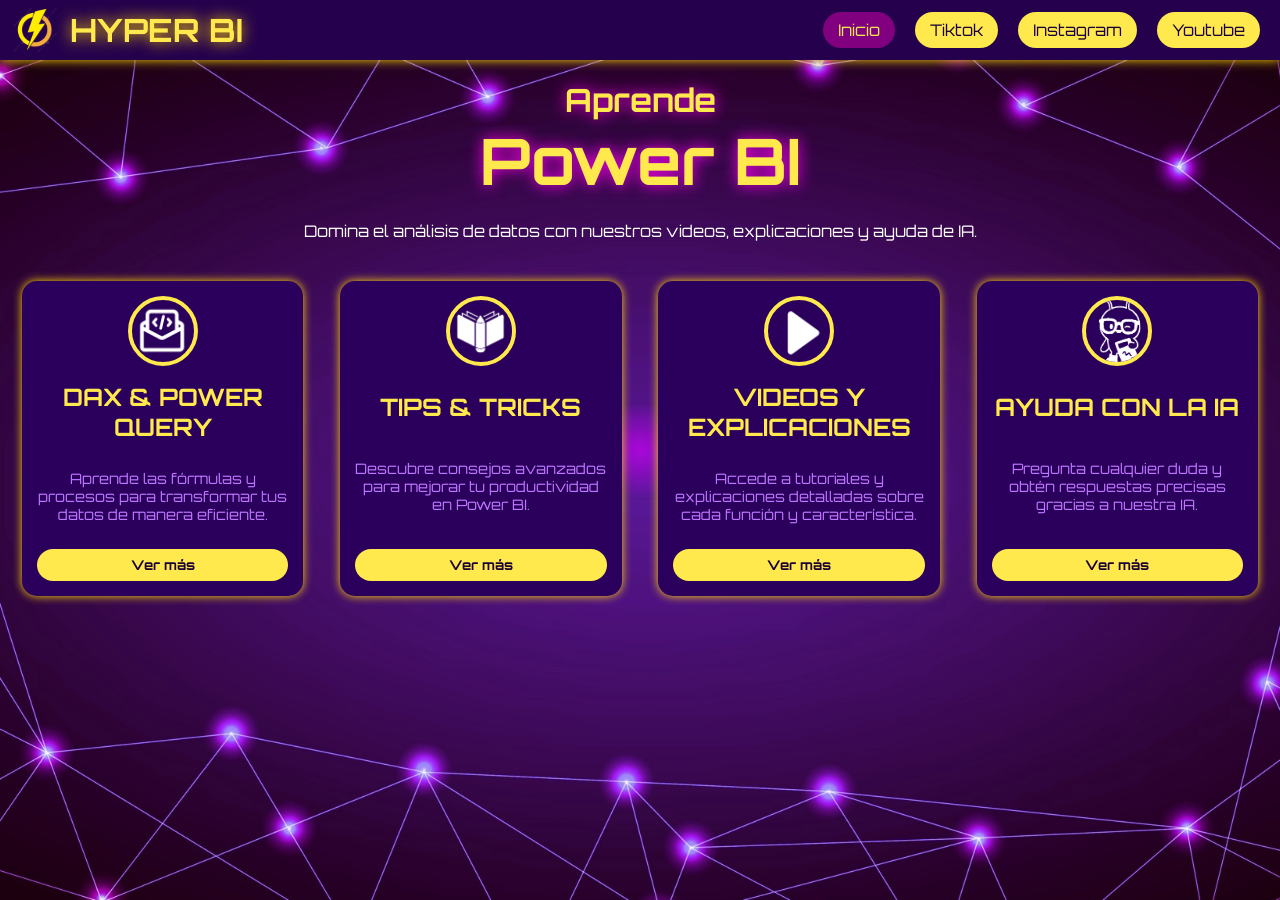
==== index.html @ 34d6b3da "Rename Hyper BI ⚡.html to index.html" ====
<!DOCTYPE html>
<html lang="es">
<head>
    <meta charset="UTF-8">
    <meta name="viewport" content="width=device-width, initial-scale=1.0">
    <title>Aprende Power BI</title>
    <link rel="preconnect" href="https://fonts.googleapis.com">
    <link rel="preconnect" href="https://fonts.gstatic.com" crossorigin>
    <link href="https://fonts.googleapis.com/css2?family=Orbitron:wght@400;700&display=swap" rel="stylesheet">
    <style>
        * {
            margin: 0;
            padding: 0;
            box-sizing: border-box;
        }
        body {
            margin: 0;
            height: 100vh;
            background: url('fondo.jpg') no-repeat center center fixed;
            background-size: cover;
            color: #FFE94D;
            font-family: 'Orbitron', sans-serif;
            text-align: center;
            transition: background 0.5s;
            overflow: hidden;
        }
        body::before {
            content: '';
            position: fixed;
            top: 0;
            left: 0;
            right: 0;
            bottom: 0;
            pointer-events: none;
            background: radial-gradient(circle 60px at var(--x, 50%) var(--y, 50%), rgba(212, 0, 255, 0.674), transparent 80%);
            z-index: 1;
        }
        .navbar {
            display: flex;
            align-items: center;
            background: #25004d;
            padding: 5px 10px;
            padding-right: 20px;
            box-shadow: 0 0 10px #FFD700;
            position: relative;
            z-index: 100; /* Reducir z-index para que no tape el menú */
        }
        .navbar .logo {
            width: 50px;
            height: auto;
        }
        .navbar .brand-name {
            font-size: 2em;
            color: #FFE94D;
            text-shadow: 0 0 15px #ffd500;
            margin-left: 10px;
            white-space: nowrap;
            font-weight: bold;
        }
        .menu-links {
            display: flex;
            margin-left: auto;
            gap: 20px;
            z-index: 9999; /* Asegurarse de que el menú se quede en la capa superior */
        }
        .menu-links a {
            padding: 8px 15px;
            border: none;
            border-radius: 20px;
            text-decoration: none;
            color: #1a0033;
            font-family: 'Orbitron', sans-serif;
            transition: transform 0.3s;
            background: #FFE94D;
        }
        .menu-links a.inicio {
            background: purple;
            color: #FFE94D;
        }
        .menu-links a:hover {
            transform: scale(1.1);
            color: #fff;
        }
        .menu-toggle {
            display: none;
            flex-direction: column;
            cursor: pointer;
            margin-left: auto;
            z-index: 1000; /* Asegura que el ícono de menú se quede arriba */
        }
        .menu-toggle div {
            width: 25px;
            height: 3px;
            background: #FFE94D;
            margin: 5px;
            transition: transform 0.3s, opacity 0.3s;
        }
        .menu-toggle.open div:nth-child(1) {
            transform: rotate(45deg) translateY(18px);
        }
        .menu-toggle.open div:nth-child(2) {
            opacity: 0;
        }
        .menu-toggle.open div:nth-child(3) {
            transform: rotate(-45deg) translateY(-18px);
        }
        .hero {
            margin-top: 20px;
            position: relative;
            z-index: 2;
        }
        .hero h1 {
            font-size: 2em;
            color: #FFE94D;
            text-shadow: 0 0 15px #ff00ee;
            margin-bottom: 0;
            font-weight: bold;
        }
        .hero h2 {
            font-size: 4em;
            color: #FFE94D;
            text-shadow: 0 0 15px #ff00ee;
            margin-top: 0;
            font-weight: bold;
        }
        .hero p {
            margin-top: 20px;
            color: #ffffff;
        }
        .cards {
            display: flex;
            justify-content: space-evenly;
            gap: 15px;
            margin-top: 40px;
            flex-wrap: wrap;
            position: relative;
            z-index: 2;
        }
        .card {
            background: #2b005c;
            width: 22vw; /* Cambiado de 22vw a 22vw */
            max-width: 300px; /* Limita el ancho máximo de la tarjeta */
            min-height: 35vh;
            padding: 15px;
            border-radius: 15px;
            box-shadow: 0 0 10px #FFD700;
            transition: transform 0.3s;
            text-align: center;
            display: flex;
            flex-direction: column;
            justify-content: space-between;
        }
        .card:hover {
            transform: translateY(-10px);
        }
        .card h2 {
            color: #FFE94D;
            margin-bottom: 10px;
        }
        .card p {
            color: #bd77ff;
            margin: 10px 0;
            font-size: 0.9em;
        }
        .card img {
            border: 4px solid #FFE94D;
            border-radius: 50%;
            width: 70px;
            height: 70px;
            margin: 0 auto 10px auto;
            object-fit: cover;
        }
        .card button {
            margin-top: 10px;
            padding: 8px 15px;
            background: #FFE94D;
            color: #1a0033;
            border: none;
            border-radius: 20px;
            cursor: pointer;
            transition: transform 0.3s;
            font-family: 'Orbitron', sans-serif;
            font-weight: bolder;
        }
        .card button:hover {
            transform: scale(1.1);
        }

        /* Estilos adicionales para dispositivos móviles */
        @media only screen and (max-width: 768px) {
            .navbar .brand-name {
                font-size: 1.5em;
            }
            .menu-links {
                flex-direction: column;
                align-items: center;
                display: none; /* Ocultar el menú por defecto en pantallas pequeñas */
                position: absolute;
                top: 50px;
                right: 0;
                background: #25004d;
                padding: 10px;
                box-shadow: 0 0 10px #FFD700;
                z-index: 9999; /* Asegura que el menú se quede en la capa superior */
            }
            .menu-links a {
                margin: 10px 0;
            }
            .hero h1 {
                font-size: 1.5em;
            }
            .hero h2 {
                font-size: 2.5em;
            }
            .cards {
                gap: 10px;
            }
            .card {
                width: calc(45% - 10px); /* Ajusta el tamaño para ocupar el 45% del ancho con un pequeño margen */
                max-width: none; /* Elimina el máximo ancho para que se adapte mejor */
                min-height: 25vh; /* Ajusta la altura mínima para que se vea mejor en pantallas pequeñas */
            }
            .card h2 {
                font-size: 1.2em; /* Ajusta el tamaño de la fuente para que se vea mejor en pantallas pequeñas */
            }
            .card p {
                font-size: 0.8em; /* Ajusta el tamaño de la fuente para que se vea mejor en pantallas pequeñas */
            }
            .menu-toggle {
                display: flex;
            }
        }

        /* Estilos para pantallas grandes */
        @media only screen and (min-width: 769px) {
            .menu-links {
                display: flex; /* El menú se muestra siempre en pantallas grandes */
                position: initial;
                background: transparent; /* Sin fondo en pantallas grandes */
                box-shadow: none; /* Eliminar la sombra en pantallas grandes */
            }
            .menu-toggle {
                display: none; /* Ocultar el botón hamburguesa en pantallas grandes */
            }
        }

        /* Estado del menú cuando se despliega */
        .menu-links.open {
            display: flex !important; /* Garantiza que se mantenga visible cuando se hace clic en dispositivos móviles */
        }
    </style>
</head>
<body>
    <div class="navbar">
        <img src="logo.png" alt="Logo" class="logo">
        <span class="brand-name">HYPER BI</span>
        <div class="menu-toggle" onclick="toggleMenu()">
            <div></div>
            <div></div>
            <div></div>
        </div>
        <div class="menu-links">
            <a href="#" class="inicio">Inicio</a>
            <a href="#">Tiktok</a>
            <a href="#">Instagram</a>
            <a href="#">Youtube</a>
        </div>
    </div>

    <div class="hero">
        <h1>Aprende</h1>
        <h2>Power BI</h2>
        <p>Domina el análisis de datos con nuestros videos, explicaciones y ayuda de IA.</p>
    </div>

    <div class="cards">
        <div class="card">
            <img src="code.png" alt="DAX & Power Query">
            <h2>DAX & POWER QUERY</h2>
            <p>Aprende las fórmulas y procesos para transformar tus datos de manera eficiente.</p>
            <button onclick="location.href='#'">Ver más</button>
        </div>
        <div class="card">
            <img src="tips.png" alt="Tips & Tricks">
            <h2>TIPS & TRICKS</h2>
            <p>Descubre consejos avanzados para mejorar tu productividad en Power BI.</p>
            <button onclick="location.href='#'">Ver más</button>
        </div>
        <div class="card">
            <img src="play.png" alt="Videos y Explicaciones">
            <h2>VIDEOS Y EXPLICACIONES</h2>
            <p>Accede a tutoriales y explicaciones detalladas sobre cada función y característica.</p>
            <button onclick="location.href='#'">Ver más</button>
        </div>
        <div class="card">
            <img src="ia.png" alt="Ayuda con la IA">
            <h2>AYUDA CON LA IA</h2>
            <p>Pregunta cualquier duda y obtén respuestas precisas gracias a nuestra IA.</p>
            <button onclick="location.href='Certificación.html'">Ver más</button>
        </div>
    </div>

    <script>
        document.addEventListener('mousemove', e => {
            document.body.style.setProperty('--x', `${e.clientX}px`);
            document.body.style.setProperty('--y', `${e.clientY}px`);
        });

        function toggleMenu() {
            var menu = document.querySelector('.menu-links');
            var menuToggle = document.querySelector('.menu-toggle');
            
            // Cambiar la clase `open` para alternar la visibilidad del menú
            menu.classList.toggle('open');
            
            // Alternar el icono del menú hamburguesa
            menuToggle.classList.toggle('open');
        }
    </script>
</body>
</html>
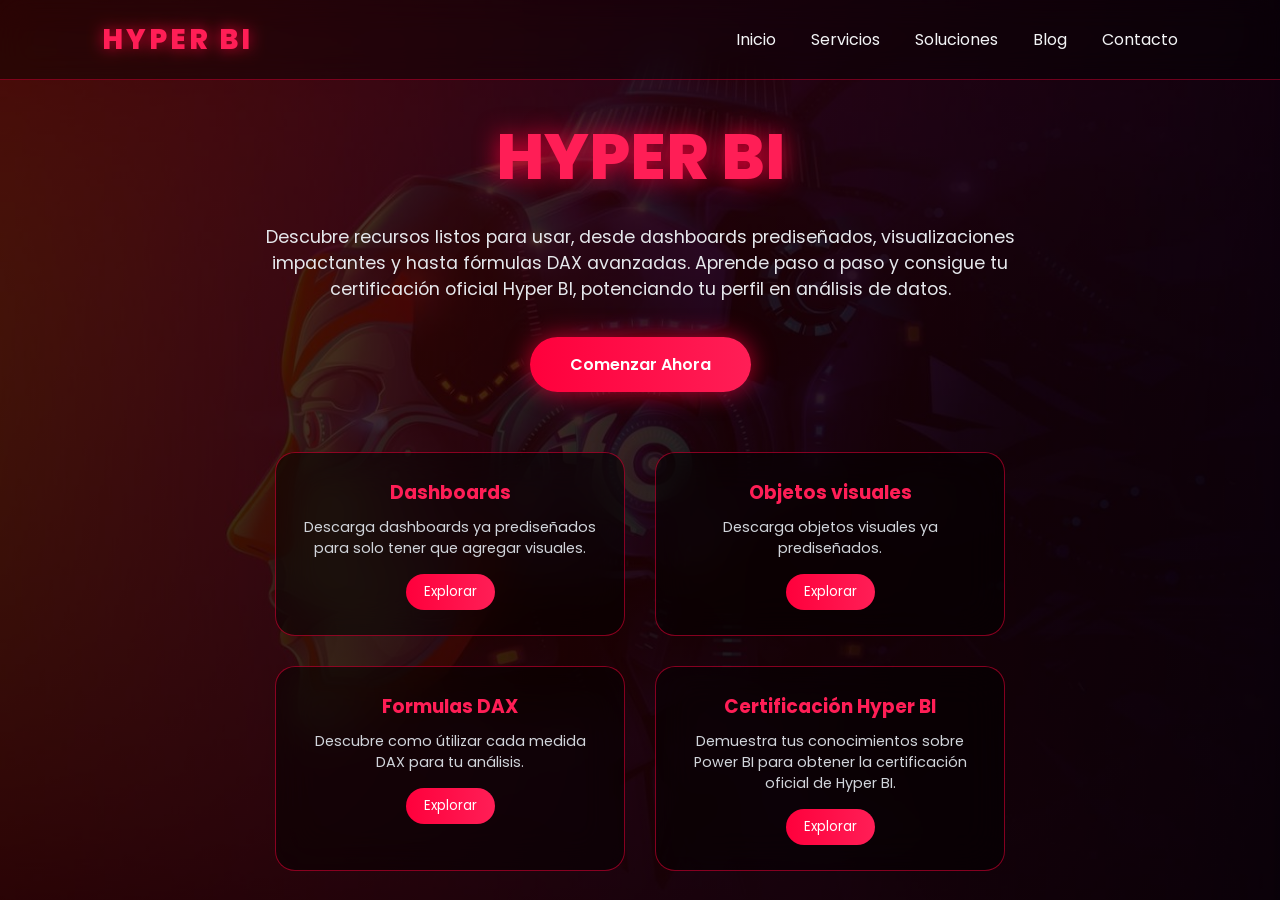
==== commit 6623a12c: "Add files via upload" ====
--- a/index.html
+++ b/index.html
@@ -1,321 +1,262 @@
-<!DOCTYPE html>
-<html lang="es">
-<head>
-    <meta charset="UTF-8">
-    <meta name="viewport" content="width=device-width, initial-scale=1.0">
-    <title>Aprende Power BI</title>
-    <link rel="preconnect" href="https://fonts.googleapis.com">
-    <link rel="preconnect" href="https://fonts.gstatic.com" crossorigin>
-    <link href="https://fonts.googleapis.com/css2?family=Orbitron:wght@400;700&display=swap" rel="stylesheet">
-    <style>
-        * {
-            margin: 0;
-            padding: 0;
-            box-sizing: border-box;
-        }
-        body {
-            margin: 0;
-            height: 100vh;
-            background: url('fondo.jpg') no-repeat center center fixed;
-            background-size: cover;
-            color: #FFE94D;
-            font-family: 'Orbitron', sans-serif;
-            text-align: center;
-            transition: background 0.5s;
-            overflow: hidden;
-        }
-        body::before {
-            content: '';
-            position: fixed;
-            top: 0;
-            left: 0;
-            right: 0;
-            bottom: 0;
-            pointer-events: none;
-            background: radial-gradient(circle 60px at var(--x, 50%) var(--y, 50%), rgba(212, 0, 255, 0.674), transparent 80%);
-            z-index: 1;
-        }
-        .navbar {
-            display: flex;
-            align-items: center;
-            background: #25004d;
-            padding: 5px 10px;
-            padding-right: 20px;
-            box-shadow: 0 0 10px #FFD700;
-            position: relative;
-            z-index: 100; /* Reducir z-index para que no tape el menú */
-        }
-        .navbar .logo {
-            width: 50px;
-            height: auto;
-        }
-        .navbar .brand-name {
-            font-size: 2em;
-            color: #FFE94D;
-            text-shadow: 0 0 15px #ffd500;
-            margin-left: 10px;
-            white-space: nowrap;
-            font-weight: bold;
-        }
-        .menu-links {
-            display: flex;
-            margin-left: auto;
-            gap: 20px;
-            z-index: 9999; /* Asegurarse de que el menú se quede en la capa superior */
-        }
-        .menu-links a {
-            padding: 8px 15px;
-            border: none;
-            border-radius: 20px;
-            text-decoration: none;
-            color: #1a0033;
-            font-family: 'Orbitron', sans-serif;
-            transition: transform 0.3s;
-            background: #FFE94D;
-        }
-        .menu-links a.inicio {
-            background: purple;
-            color: #FFE94D;
-        }
-        .menu-links a:hover {
-            transform: scale(1.1);
-            color: #fff;
-        }
-        .menu-toggle {
-            display: none;
-            flex-direction: column;
-            cursor: pointer;
-            margin-left: auto;
-            z-index: 1000; /* Asegura que el ícono de menú se quede arriba */
-        }
-        .menu-toggle div {
-            width: 25px;
-            height: 3px;
-            background: #FFE94D;
-            margin: 5px;
-            transition: transform 0.3s, opacity 0.3s;
-        }
-        .menu-toggle.open div:nth-child(1) {
-            transform: rotate(45deg) translateY(18px);
-        }
-        .menu-toggle.open div:nth-child(2) {
-            opacity: 0;
-        }
-        .menu-toggle.open div:nth-child(3) {
-            transform: rotate(-45deg) translateY(-18px);
-        }
-        .hero {
-            margin-top: 20px;
-            position: relative;
-            z-index: 2;
-        }
-        .hero h1 {
-            font-size: 2em;
-            color: #FFE94D;
-            text-shadow: 0 0 15px #ff00ee;
-            margin-bottom: 0;
-            font-weight: bold;
-        }
-        .hero h2 {
-            font-size: 4em;
-            color: #FFE94D;
-            text-shadow: 0 0 15px #ff00ee;
-            margin-top: 0;
-            font-weight: bold;
-        }
-        .hero p {
-            margin-top: 20px;
-            color: #ffffff;
-        }
-        .cards {
-            display: flex;
-            justify-content: space-evenly;
-            gap: 15px;
-            margin-top: 40px;
-            flex-wrap: wrap;
-            position: relative;
-            z-index: 2;
-        }
-        .card {
-            background: #2b005c;
-            width: 22vw; /* Cambiado de 22vw a 22vw */
-            max-width: 300px; /* Limita el ancho máximo de la tarjeta */
-            min-height: 35vh;
-            padding: 15px;
-            border-radius: 15px;
-            box-shadow: 0 0 10px #FFD700;
-            transition: transform 0.3s;
-            text-align: center;
-            display: flex;
-            flex-direction: column;
-            justify-content: space-between;
-        }
-        .card:hover {
-            transform: translateY(-10px);
-        }
-        .card h2 {
-            color: #FFE94D;
-            margin-bottom: 10px;
-        }
-        .card p {
-            color: #bd77ff;
-            margin: 10px 0;
-            font-size: 0.9em;
-        }
-        .card img {
-            border: 4px solid #FFE94D;
-            border-radius: 50%;
-            width: 70px;
-            height: 70px;
-            margin: 0 auto 10px auto;
-            object-fit: cover;
-        }
-        .card button {
-            margin-top: 10px;
-            padding: 8px 15px;
-            background: #FFE94D;
-            color: #1a0033;
-            border: none;
-            border-radius: 20px;
-            cursor: pointer;
-            transition: transform 0.3s;
-            font-family: 'Orbitron', sans-serif;
-            font-weight: bolder;
-        }
-        .card button:hover {
-            transform: scale(1.1);
-        }
-
-        /* Estilos adicionales para dispositivos móviles */
-        @media only screen and (max-width: 768px) {
-            .navbar .brand-name {
-                font-size: 1.5em;
-            }
-            .menu-links {
-                flex-direction: column;
-                align-items: center;
-                display: none; /* Ocultar el menú por defecto en pantallas pequeñas */
-                position: absolute;
-                top: 50px;
-                right: 0;
-                background: #25004d;
-                padding: 10px;
-                box-shadow: 0 0 10px #FFD700;
-                z-index: 9999; /* Asegura que el menú se quede en la capa superior */
-            }
-            .menu-links a {
-                margin: 10px 0;
-            }
-            .hero h1 {
-                font-size: 1.5em;
-            }
-            .hero h2 {
-                font-size: 2.5em;
-            }
-            .cards {
-                gap: 10px;
-            }
-            .card {
-                width: calc(45% - 10px); /* Ajusta el tamaño para ocupar el 45% del ancho con un pequeño margen */
-                max-width: none; /* Elimina el máximo ancho para que se adapte mejor */
-                min-height: 25vh; /* Ajusta la altura mínima para que se vea mejor en pantallas pequeñas */
-            }
-            .card h2 {
-                font-size: 1.2em; /* Ajusta el tamaño de la fuente para que se vea mejor en pantallas pequeñas */
-            }
-            .card p {
-                font-size: 0.8em; /* Ajusta el tamaño de la fuente para que se vea mejor en pantallas pequeñas */
-            }
-            .menu-toggle {
-                display: flex;
-            }
-        }
-
-        /* Estilos para pantallas grandes */
-        @media only screen and (min-width: 769px) {
-            .menu-links {
-                display: flex; /* El menú se muestra siempre en pantallas grandes */
-                position: initial;
-                background: transparent; /* Sin fondo en pantallas grandes */
-                box-shadow: none; /* Eliminar la sombra en pantallas grandes */
-            }
-            .menu-toggle {
-                display: none; /* Ocultar el botón hamburguesa en pantallas grandes */
-            }
-        }
-
-        /* Estado del menú cuando se despliega */
-        .menu-links.open {
-            display: flex !important; /* Garantiza que se mantenga visible cuando se hace clic en dispositivos móviles */
-        }
-    </style>
-</head>
-<body>
-    <div class="navbar">
-        <img src="logo.png" alt="Logo" class="logo">
-        <span class="brand-name">HYPER BI</span>
-        <div class="menu-toggle" onclick="toggleMenu()">
-            <div></div>
-            <div></div>
-            <div></div>
-        </div>
-        <div class="menu-links">
-            <a href="#" class="inicio">Inicio</a>
-            <a href="#">Tiktok</a>
-            <a href="#">Instagram</a>
-            <a href="#">Youtube</a>
-        </div>
-    </div>
-
-    <div class="hero">
-        <h1>Aprende</h1>
-        <h2>Power BI</h2>
-        <p>Domina el análisis de datos con nuestros videos, explicaciones y ayuda de IA.</p>
-    </div>
-
-    <div class="cards">
-        <div class="card">
-            <img src="code.png" alt="DAX & Power Query">
-            <h2>DAX & POWER QUERY</h2>
-            <p>Aprende las fórmulas y procesos para transformar tus datos de manera eficiente.</p>
-            <button onclick="location.href='#'">Ver más</button>
-        </div>
-        <div class="card">
-            <img src="tips.png" alt="Tips & Tricks">
-            <h2>TIPS & TRICKS</h2>
-            <p>Descubre consejos avanzados para mejorar tu productividad en Power BI.</p>
-            <button onclick="location.href='#'">Ver más</button>
-        </div>
-        <div class="card">
-            <img src="play.png" alt="Videos y Explicaciones">
-            <h2>VIDEOS Y EXPLICACIONES</h2>
-            <p>Accede a tutoriales y explicaciones detalladas sobre cada función y característica.</p>
-            <button onclick="location.href='#'">Ver más</button>
-        </div>
-        <div class="card">
-            <img src="ia.png" alt="Ayuda con la IA">
-            <h2>AYUDA CON LA IA</h2>
-            <p>Pregunta cualquier duda y obtén respuestas precisas gracias a nuestra IA.</p>
-            <button onclick="location.href='Certificación.html'">Ver más</button>
-        </div>
-    </div>
-
-    <script>
-        document.addEventListener('mousemove', e => {
-            document.body.style.setProperty('--x', `${e.clientX}px`);
-            document.body.style.setProperty('--y', `${e.clientY}px`);
-        });
-
-        function toggleMenu() {
-            var menu = document.querySelector('.menu-links');
-            var menuToggle = document.querySelector('.menu-toggle');
-            
-            // Cambiar la clase `open` para alternar la visibilidad del menú
-            menu.classList.toggle('open');
-            
-            // Alternar el icono del menú hamburguesa
-            menuToggle.classList.toggle('open');
-        }
-    </script>
-</body>
-</html>
+<!DOCTYPE html>
+<html lang="es">
+<head>
+<meta charset="UTF-8">
+<meta name="viewport" content="width=device-width, initial-scale=1.0">
+<title>Hyper BI</title>
+<link rel="icon" type="image/png" href="icon-robot.png">
+
+<link href="https://fonts.googleapis.com/css2?family=Poppins:wght@300;400;600;700;800&display=swap" rel="stylesheet">
+
+<style>
+*{
+    margin:0;
+    padding:0;
+    box-sizing:border-box;
+    font-family:'Poppins',sans-serif;
+}
+
+body{
+    min-height:100vh;
+    background:
+    linear-gradient(rgba(20,0,0,0.75), rgba(10,0,0,0.85)),
+    url("fondo-hyperbi.jpg");
+    background-size:cover;
+    background-position:center;
+    background-attachment:fixed;
+    color:white;
+    display:flex;
+    flex-direction:column;
+}
+
+/* ===== NAVBAR ===== */
+nav{
+    height:80px;
+    display:flex;
+    justify-content:space-between;
+    align-items:center;
+    padding:0 8%;
+    background:rgba(0,0,0,0.4);
+    backdrop-filter:blur(15px);
+    border-bottom:1px solid rgba(255,0,60,0.4);
+}
+
+nav .logo{
+    font-size:28px;
+    font-weight:800;
+    letter-spacing:3px;
+    color:#ff1e56;
+    text-shadow:0 0 15px rgba(255,0,60,0.8);
+}
+
+nav ul{
+    list-style:none;
+    display:flex;
+    gap:35px;
+}
+
+nav ul li a{
+    text-decoration:none;
+    color:#f3f4f6;
+    transition:0.3s;
+    position:relative;
+}
+
+nav ul li a::after{
+    content:"";
+    position:absolute;
+    left:0;
+    bottom:-6px;
+    width:0%;
+    height:2px;
+    background:#ff1e56;
+    transition:0.3s;
+}
+
+nav ul li a:hover{
+    color:#ff1e56;
+}
+
+nav ul li a:hover::after{
+    width:100%;
+}
+
+/* ===== MAIN ===== */
+.main{
+    flex:1;
+    display:flex;
+    flex-direction:column;
+    justify-content:center;
+    align-items:center;
+    text-align:center;
+    padding:0 10%;
+}
+
+/* HERO */
+.hero{
+    max-width:850px;
+    animation:fadeIn 1.5s ease;
+}
+
+.hero h1{
+    font-size:4rem;
+    font-weight:800;
+    margin-bottom:20px;
+    color:#ff1e56;
+    text-shadow:0 0 25px rgba(255,0,60,0.9);
+}
+
+.hero p{
+    font-size:1.1rem;
+    color:#e5e7eb;
+    margin-bottom:35px;
+}
+
+.hero button{
+    padding:15px 40px;
+    border:none;
+    border-radius:50px;
+    background:linear-gradient(90deg,#ff003c,#ff1e56);
+    color:white;
+    font-weight:600;
+    font-size:1rem;
+    cursor:pointer;
+    box-shadow:0 0 25px rgba(255,0,60,0.7);
+    transition:0.3s;
+}
+
+.hero button:hover{
+    transform:scale(1.1);
+    box-shadow:0 0 40px rgba(255,0,60,1);
+}
+
+/* CARDS */
+.cards{
+    margin-top:60px;
+    display:flex;
+    gap:30px;
+    flex-wrap:wrap;
+    justify-content:center;
+}
+
+.card{
+    width:350px;
+    padding:25px;
+    border-radius:20px;
+    background:rgba(0,0,0,0.5);
+    backdrop-filter:blur(20px);
+    border:1px solid rgba(255,0,60,0.5);
+    transition:0.4s;
+}
+
+.card:hover{
+    transform:translateY(-10px);
+    box-shadow:0 0 30px rgba(255,0,60,0.9);
+}
+
+.card h3{
+    color:#ff1e56;
+    margin-bottom:10px;
+}
+
+.card p{
+    font-size:0.9rem;
+    color:#d1d5db;
+    margin-bottom:15px;
+}
+
+.card button{
+    padding:8px 18px;
+    border:none;
+    border-radius:20px;
+    background:linear-gradient(90deg,#ff003c,#ff1e56);
+    color:white;
+    cursor:pointer;
+    transition:0.3s;
+}
+
+.card button:hover{
+    transform:scale(1.1);
+}
+
+/* Animación */
+@keyframes fadeIn{
+    from{opacity:0; transform:translateY(30px);}
+    to{opacity:1; transform:translateY(0);}
+}
+
+/* Responsive */
+@media(max-width:900px){
+
+    nav ul{
+        display:none;
+    }
+
+    .hero h1{
+        font-size:2.8rem;
+    }
+
+    .cards{
+        flex-direction:column;
+        align-items:center;
+    }
+}
+</style>
+</head>
+
+<body>
+
+<nav>
+    <div class="logo">HYPER BI</div>
+    <ul>
+        <li><a href="#">Inicio</a></li>
+        <li><a href="#">Servicios</a></li>
+        <li><a href="#">Soluciones</a></li>
+        <li><a href="#">Blog</a></li>
+        <li><a href="#">Contacto</a></li>
+    </ul>
+</nav>
+
+<div class="main">
+
+<section class="hero">
+    <h1>HYPER BI</h1>
+    <p>
+    Descubre recursos listos para usar, desde dashboards prediseñados, visualizaciones impactantes y hasta fórmulas DAX avanzadas.
+    Aprende paso a paso y consigue tu certificación oficial Hyper BI, potenciando tu perfil en análisis de datos.
+    </p>
+    <button>Comenzar Ahora</button>
+</section>
+
+<section class="cards">
+
+    <div class="card">
+        <h3>Dashboards</h3>
+        <p>Descarga dashboards ya prediseñados para solo tener que agregar visuales.</p>
+        <button>Explorar</button>
+    </div>
+
+    <div class="card">
+        <h3>Objetos visuales</h3>
+        <p>Descarga objetos visuales ya prediseñados.</p>
+        <button>Explorar</button>
+    </div>
+
+    <div class="card">
+        <h3>Formulas DAX</h3>
+        <p>Descubre como útilizar cada medida DAX para tu análisis.</p>
+        <button>Explorar</button>
+    </div>
+
+    <div class="card">
+        <h3>Certificación Hyper BI</h3>
+        <p>Demuestra tus conocimientos sobre Power BI para obtener la certificación oficial de Hyper BI.</p>
+        <button>Explorar</button>
+    </div>
+
+</section>
+
+</div>
+
+</body>
+</html>
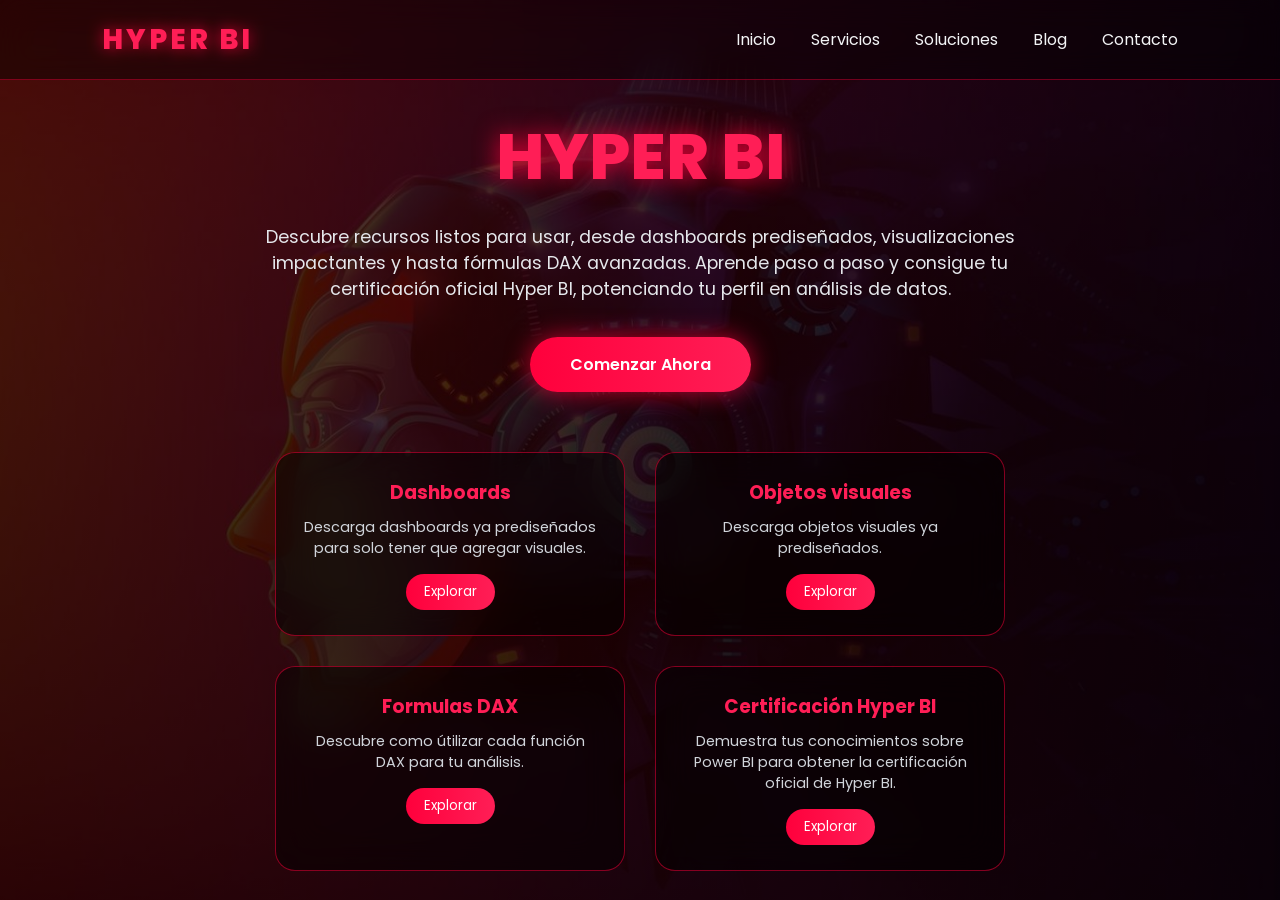
==== commit 1e2a17c1: "Fix HTML encoding issues in index.html" ====
--- a/index.html
+++ b/index.html
@@ -244,7 +244,7 @@
 
     <div class="card">
         <h3>Formulas DAX</h3>
-        <p>Descubre como útilizar cada medida DAX para tu análisis.</p>
+        <p>Descubre como útilizar cada función DAX para tu análisis.</p>
         <button>Explorar</button>
     </div>
 
@@ -260,3 +260,4 @@
 
 </body>
 </html>
+
